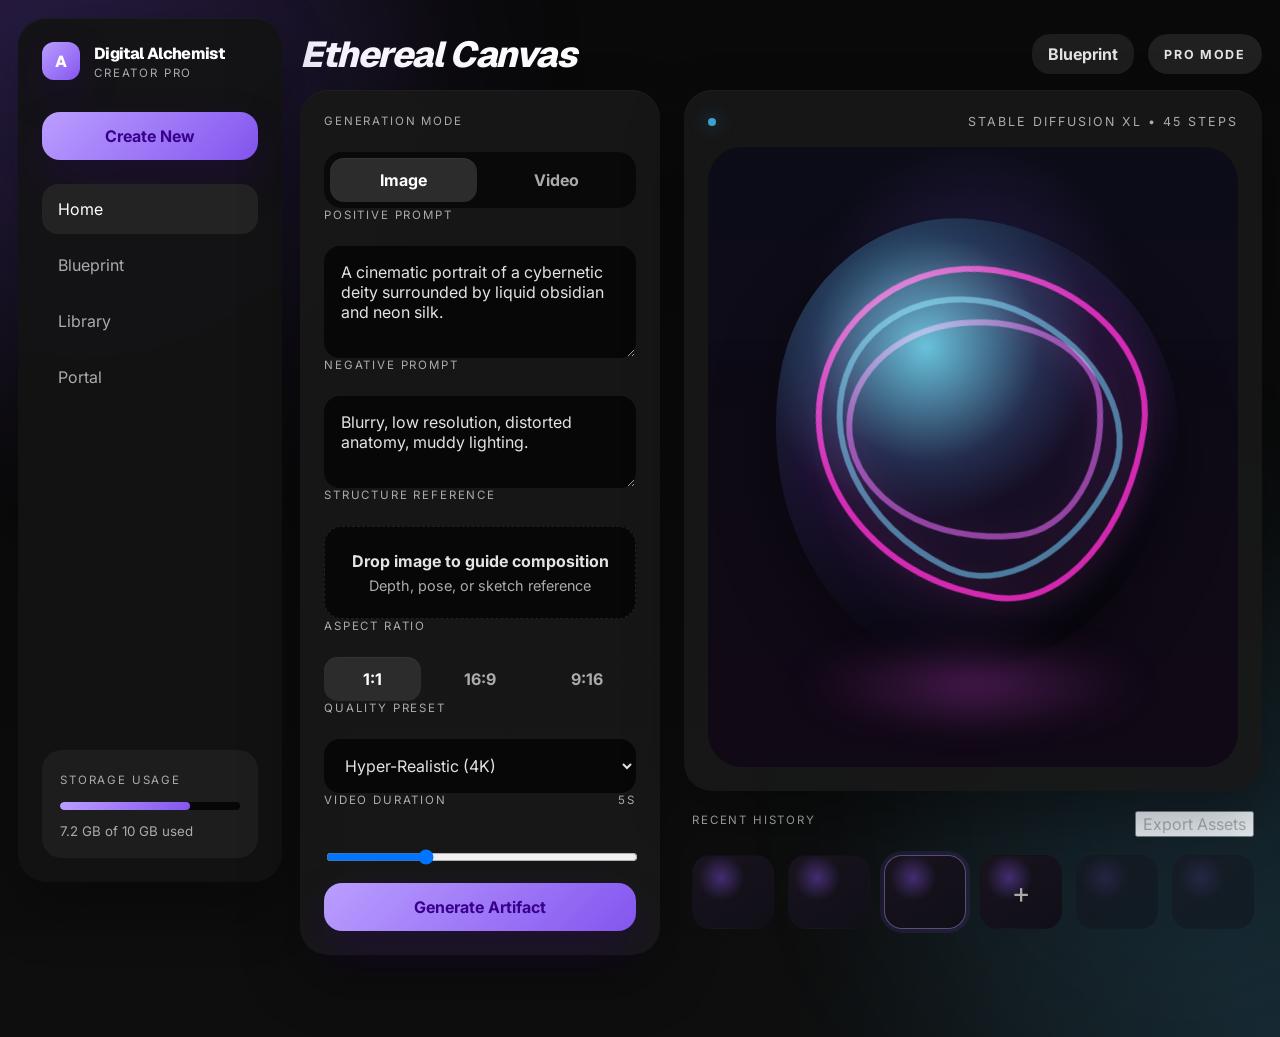
==== studio.html @ e768c43a "Initial Alchemies.PRO static site" ====
<!DOCTYPE html>
<html lang="en">
  <head>
    <meta charset="UTF-8" />
    <meta name="viewport" content="width=device-width, initial-scale=1.0" />
    <title>Alchemies.PRO | Studio</title>
    <meta
      name="description"
      content="Interactive studio demo for Alchemies.PRO, including generation controls, history, and export modal states."
    />
    <link rel="preconnect" href="https://fonts.googleapis.com" />
    <link rel="preconnect" href="https://fonts.gstatic.com" crossorigin />
    <link
      href="https://fonts.googleapis.com/css2?family=Geist:wght@400;500;600;700;800&family=Inter:wght@400;500;600;700;800&display=swap"
      rel="stylesheet"
    />
    <link rel="stylesheet" href="assets/styles.css" />
  </head>
  <body class="page-shell page-studio">
    <div class="ambient ambient-violet"></div>
    <div class="ambient ambient-cyan"></div>
    <div class="noise"></div>

    <aside class="sidebar panel">
      <a class="brand" href="index.html">
        <span class="brand-mark">A</span>
        <span class="brand-copy">
          <strong>Digital Alchemist</strong>
          <small>Creator Pro</small>
        </span>
      </a>

      <a class="button button-primary button-block sidebar-create" href="studio.html">Create New</a>

      <nav class="sidebar-nav">
        <a class="is-active" href="studio.html">Home</a>
        <a href="blueprint.html">Blueprint</a>
        <a href="Multimodal_AI_Blueprint.pdf">Library</a>
        <a href="index.html">Portal</a>
      </nav>

      <div class="storage-card">
        <span class="eyebrow">Storage Usage</span>
        <div class="storage-bar"><span></span></div>
        <small>7.2 GB of 10 GB used</small>
      </div>
    </aside>

    <div class="studio-shell">
      <header class="studio-topbar">
        <div>
          <span class="wordmark">Ethereal Canvas</span>
        </div>
        <div class="studio-top-actions">
          <a class="button button-secondary button-compact" href="blueprint.html">Blueprint</a>
          <span class="status-pill">Pro Mode</span>
        </div>
      </header>

      <main class="studio-main">
        <section class="control-panel panel">
          <div class="field-group">
            <label class="field-label">Generation Mode</label>
            <div class="segmented-control" data-segmented>
              <button class="is-active" data-value="image" type="button">Image</button>
              <button data-value="video" type="button">Video</button>
            </div>
          </div>

          <div class="field-group">
            <label class="field-label" for="positivePrompt">Positive Prompt</label>
            <textarea
              id="positivePrompt"
              rows="4"
            >A cinematic portrait of a cybernetic deity surrounded by liquid obsidian and neon silk.</textarea>
          </div>

          <div class="field-group">
            <label class="field-label" for="negativePrompt">Negative Prompt</label>
            <textarea id="negativePrompt" rows="3">Blurry, low resolution, distorted anatomy, muddy lighting.</textarea>
          </div>

          <div class="field-group">
            <label class="field-label">Structure Reference</label>
            <label class="upload-card" for="structureRef">
              <input id="structureRef" type="file" hidden />
              <strong data-upload-label>Drop image to guide composition</strong>
              <span>Depth, pose, or sketch reference</span>
            </label>
          </div>

          <div class="field-group">
            <label class="field-label">Aspect Ratio</label>
            <div class="ratio-grid" data-ratios>
              <button class="is-active" data-ratio="1:1" type="button">1:1</button>
              <button data-ratio="16:9" type="button">16:9</button>
              <button data-ratio="9:16" type="button">9:16</button>
            </div>
          </div>

          <div class="field-group">
            <label class="field-label" for="qualityPreset">Quality Preset</label>
            <select id="qualityPreset">
              <option>Hyper-Realistic (4K)</option>
              <option>Studio Cinematic</option>
              <option>Fast Preview</option>
            </select>
          </div>

          <div class="field-group">
            <label class="field-label" for="durationRange">
              Video Duration
              <span data-duration-readout>5s</span>
            </label>
            <input id="durationRange" type="range" min="3" max="10" value="5" />
          </div>

          <button class="button button-primary button-block studio-generate" data-generate type="button">
            Generate Artifact
          </button>
        </section>

        <section class="preview-stage">
          <article class="preview-card panel">
            <div class="preview-head">
              <span class="status-dot"></span>
              <span data-model-readout>Stable Diffusion XL • 45 Steps</span>
            </div>

            <div class="artifact-shell artifact-square" data-artifact-shell>
              <div class="artifact-core">
                <div class="artifact-ribbon ribbon-a"></div>
                <div class="artifact-ribbon ribbon-b"></div>
                <div class="artifact-ribbon ribbon-c"></div>
              </div>
            </div>
          </article>

          <section class="history-panel">
            <div class="history-head">
              <span class="field-label">Recent History</span>
              <button class="link-button" data-show-progress type="button">Export Assets</button>
            </div>

            <div class="history-strip" data-history-strip>
              <button class="history-thumb"></button>
              <button class="history-thumb"></button>
              <button class="history-thumb is-active"></button>
              <button class="history-thumb history-add">+</button>
              <button class="history-thumb is-muted"></button>
              <button class="history-thumb is-muted"></button>
            </div>
          </section>
        </section>
      </main>
    </div>

    <div class="modal-backdrop" data-modal-backdrop hidden></div>

    <section class="modal glass-panel" data-modal="progress" hidden>
      <header class="modal-head">
        <div>
          <h2>Downloading Assets</h2>
          <p>Syncing high-fidelity neural renders to local storage.</p>
        </div>
        <strong data-progress-value>65%</strong>
      </header>

      <div class="modal-progress">
        <span data-progress-bar></span>
      </div>

      <div class="download-list">
        <article class="download-item is-complete">
          <div>
            <strong>Ethereal_Abstract_01.png</strong>
            <span>Completed • 4.2 MB</span>
          </div>
          <em>Done</em>
        </article>
        <article class="download-item is-active">
          <div>
            <strong>Cyber_Portrait_02.mp4</strong>
            <span>Rendering export bundle</span>
          </div>
          <em>45%</em>
        </article>
        <article class="download-item">
          <div>
            <strong>Metadata_Manifest.json</strong>
            <span>Waiting in queue</span>
          </div>
          <em>Queued</em>
        </article>
      </div>

      <div class="modal-actions">
        <button class="button button-secondary button-block" data-close-modals type="button">Cancel</button>
      </div>
    </section>

    <section class="modal glass-panel modal-success" data-modal="success" hidden>
      <div class="success-icon">✓</div>
      <h2>Success</h2>
      <p>Your assets have been successfully exported.</p>

      <div class="download-list">
        <article class="download-item is-complete">
          <div>
            <strong>Ethereal_Abstract_01.zip</strong>
            <span>Bundle ready</span>
          </div>
          <em>Ready</em>
        </article>
        <article class="download-item is-complete">
          <div>
            <strong>Project_Assets_Bundle.zip</strong>
            <span>Bundle ready</span>
          </div>
          <em>Ready</em>
        </article>
      </div>

      <div class="modal-actions modal-actions-split">
        <button class="button button-secondary" data-close-modals type="button">Close</button>
        <a class="button button-primary" href="Multimodal_AI_Blueprint.pdf">Open Folder</a>
      </div>

      <small>Transaction ID: ETH-9842-SUCCESS</small>
    </section>

    <script src="assets/app.js"></script>
  </body>
</html>
---- assets/styles.css ----
:root {
  --surface: #0e0e0e;
  --surface-dim: #131313;
  --surface-low: #1a1919;
  --surface-high: #201f1f;
  --surface-highest: #262626;
  --surface-bright: #2c2c2c;
  --surface-variant: rgba(38, 38, 38, 0.62);
  --text: #ffffff;
  --text-soft: #e5e2e1;
  --text-dim: #adaaaa;
  --line: rgba(119, 117, 117, 0.16);
  --primary: #ba9eff;
  --primary-dim: #8455ef;
  --primary-ink: #39008c;
  --tertiary: #47c4ff;
  --shadow: rgba(57, 0, 140, 0.16);
  --shadow-deep: rgba(0, 0, 0, 0.45);
  --radius-sm: 14px;
  --radius-md: 20px;
  --radius-lg: 28px;
  --radius-pill: 999px;
  --container: 1240px;
  --transition: 220ms ease;
}

* {
  box-sizing: border-box;
}

html {
  scroll-behavior: smooth;
}

body {
  margin: 0;
  min-height: 100vh;
  font-family: "Inter", sans-serif;
  color: var(--text);
  background:
    radial-gradient(circle at top left, rgba(132, 85, 239, 0.16), transparent 28%),
    radial-gradient(circle at bottom right, rgba(71, 196, 255, 0.12), transparent 30%),
    linear-gradient(180deg, #090909 0%, #0e0e0e 100%);
}

img {
  display: block;
  max-width: 100%;
}

a {
  color: inherit;
  text-decoration: none;
}

button,
input,
select,
textarea {
  font: inherit;
}

button {
  cursor: pointer;
}

textarea,
input,
select {
  width: 100%;
  border: 1px solid transparent;
  border-radius: 16px;
  background: #070707;
  color: var(--text-soft);
  padding: 15px 16px;
  transition: border-color var(--transition), box-shadow var(--transition), background var(--transition);
}

textarea:focus,
input:focus,
select:focus {
  outline: none;
  border-color: rgba(186, 158, 255, 0.35);
  box-shadow: 0 0 0 4px rgba(132, 85, 239, 0.12);
}

.page-shell {
  position: relative;
  overflow-x: hidden;
}

.noise {
  position: fixed;
  inset: 0;
  background-image:
    linear-gradient(rgba(255, 255, 255, 0.015) 1px, transparent 1px),
    linear-gradient(90deg, rgba(255, 255, 255, 0.015) 1px, transparent 1px);
  background-size: 140px 140px;
  opacity: 0.12;
  pointer-events: none;
}

.ambient {
  position: fixed;
  width: 36rem;
  height: 36rem;
  border-radius: 50%;
  filter: blur(110px);
  opacity: 0.3;
  pointer-events: none;
}

.ambient-violet {
  top: -12rem;
  left: -10rem;
  background: rgba(132, 85, 239, 0.36);
}

.ambient-cyan {
  right: -12rem;
  bottom: -12rem;
  background: rgba(71, 196, 255, 0.2);
}

.topbar,
.site-footer,
.hero,
.section-grid,
.blueprint-strip,
.blueprint-main {
  width: min(calc(100% - 40px), var(--container));
  margin-inline: auto;
}

.topbar {
  position: sticky;
  top: 0;
  z-index: 10;
  display: flex;
  align-items: center;
  justify-content: space-between;
  gap: 24px;
  padding: 24px 0 12px;
  backdrop-filter: blur(16px);
}

.brand {
  display: inline-flex;
  align-items: center;
  gap: 14px;
}

.brand-mark {
  display: grid;
  place-items: center;
  width: 38px;
  height: 38px;
  border-radius: 12px;
  color: white;
  font-family: "Geist", sans-serif;
  font-weight: 800;
  background: linear-gradient(135deg, var(--primary), var(--primary-dim));
  box-shadow: 0 16px 40px rgba(57, 0, 140, 0.24);
}

.brand-copy {
  display: flex;
  flex-direction: column;
  gap: 2px;
}

.brand-copy strong,
.wordmark {
  font-family: "Geist", sans-serif;
  font-weight: 800;
  letter-spacing: -0.04em;
}

.brand-copy small {
  color: var(--text-dim);
  font-size: 0.72rem;
  letter-spacing: 0.16em;
  text-transform: uppercase;
}

.topnav {
  display: flex;
  align-items: center;
  gap: 18px;
}

.topnav a,
.site-footer a,
.link-button {
  color: var(--text-dim);
  transition: color var(--transition);
}

.topnav a:hover,
.site-footer a:hover,
.link-button:hover {
  color: var(--text);
}

main {
  padding-bottom: 64px;
}

.hero {
  display: grid;
  gap: 28px;
  padding: 52px 0 36px;
}

.hero-grid {
  grid-template-columns: minmax(0, 1.15fr) minmax(360px, 460px);
  align-items: center;
}

.hero-copy h1,
.blueprint-hero h1 {
  max-width: 12ch;
  margin: 0 0 18px;
  font-family: "Geist", sans-serif;
  font-size: clamp(3rem, 6vw, 5.8rem);
  line-height: 0.94;
  letter-spacing: -0.05em;
}

.lead,
.feature-panel p,
.blueprint-copy p,
.blueprint-card p {
  max-width: 60ch;
  color: var(--text-soft);
  font-size: 1.02rem;
  line-height: 1.7;
}

.eyebrow,
.field-label,
.ghost-label {
  display: inline-flex;
  align-items: center;
  gap: 8px;
  color: var(--text-dim);
  font-size: 0.72rem;
  letter-spacing: 0.16em;
  text-transform: uppercase;
}

.hero-actions,
.blueprint-actions,
.modal-actions,
.modal-actions-split {
  display: flex;
  flex-wrap: wrap;
  gap: 14px;
}

.button {
  display: inline-flex;
  align-items: center;
  justify-content: center;
  gap: 10px;
  min-height: 48px;
  padding: 0 22px;
  border: none;
  border-radius: 18px;
  font-weight: 700;
  transition:
    transform var(--transition),
    box-shadow var(--transition),
    background var(--transition),
    color var(--transition);
}

.button:hover {
  transform: translateY(-1px);
}

.button-primary {
  color: var(--primary-ink);
  background: linear-gradient(135deg, var(--primary), var(--primary-dim));
  box-shadow: 0 20px 44px rgba(57, 0, 140, 0.24);
}

.button-secondary,
.button-ghost {
  color: var(--text-soft);
  background: rgba(38, 38, 38, 0.7);
}

.button-ghost {
  width: 100%;
  min-height: 46px;
  border: 1px solid rgba(119, 117, 117, 0.16);
}

.button-block {
  width: 100%;
}

.button-compact {
  min-height: 40px;
  padding-inline: 16px;
}

.panel {
  position: relative;
  background: rgba(24, 24, 24, 0.92);
  border-radius: var(--radius-lg);
  box-shadow:
    0 24px 60px rgba(0, 0, 0, 0.32),
    inset 0 1px 0 rgba(255, 255, 255, 0.03);
}

.glass-panel {
  background: rgba(38, 38, 38, 0.58);
  backdrop-filter: blur(28px);
}

.panel-glow {
  position: absolute;
  inset: auto 12% 82% auto;
  width: 160px;
  height: 160px;
  background: rgba(186, 158, 255, 0.22);
  border-radius: 50%;
  filter: blur(70px);
  pointer-events: none;
}

.auth-shell {
  padding: 34px;
  overflow: hidden;
}

.auth-brand {
  margin-bottom: 26px;
  text-align: center;
}

.auth-brand h2 {
  margin: 0 0 8px;
  font-family: "Geist", sans-serif;
  font-size: clamp(2rem, 4vw, 3.2rem);
  letter-spacing: -0.04em;
}

.auth-brand p,
.auth-legal {
  margin: 0;
  color: var(--text-dim);
}

.auth-tabs {
  display: inline-grid;
  grid-template-columns: repeat(2, minmax(0, 1fr));
  width: fit-content;
  gap: 6px;
  padding: 6px;
  margin: 0 auto 22px;
  border-radius: var(--radius-pill);
  background: #050505;
}

.auth-tab,
.segmented-control button,
.ratio-grid button {
  border: none;
  background: transparent;
  color: var(--text-dim);
  border-radius: 14px;
  transition: background var(--transition), color var(--transition), box-shadow var(--transition);
}

.auth-tab {
  min-width: 108px;
  min-height: 42px;
  padding: 0 18px;
  font-weight: 700;
}

.auth-tab.is-active,
.segmented-control button.is-active,
.ratio-grid button.is-active {
  color: var(--text);
  background: var(--surface-bright);
  box-shadow: inset 0 1px 0 rgba(255, 255, 255, 0.04);
}

.auth-form,
.field-group,
.download-list {
  display: grid;
  gap: 16px;
}

.auth-form label span,
.field-label {
  display: flex;
  justify-content: space-between;
  margin-bottom: 8px;
}

.auth-meta {
  display: flex;
  align-items: center;
  justify-content: space-between;
  gap: 16px;
}

.auth-meta a {
  color: var(--primary);
}

.divider {
  position: relative;
  margin: 22px 0;
  text-align: center;
}

.divider::before {
  content: "";
  position: absolute;
  inset: 50% 0 auto;
  height: 1px;
  background: var(--line);
}

.divider span {
  position: relative;
  padding: 0 14px;
  background: rgba(38, 38, 38, 0.92);
  color: var(--text-dim);
  font-size: 0.72rem;
  letter-spacing: 0.12em;
  text-transform: uppercase;
}

.social-grid {
  display: grid;
  grid-template-columns: repeat(2, minmax(0, 1fr));
  gap: 12px;
}

.hero-stats,
.section-grid,
.card-grid {
  display: grid;
  gap: 18px;
}

.hero-stats {
  margin-top: 28px;
  grid-template-columns: repeat(3, minmax(0, 1fr));
}

.metric-card,
.feature-panel,
.blueprint-card {
  padding: 22px;
  border: 1px solid transparent;
  background:
    linear-gradient(180deg, rgba(38, 38, 38, 0.94) 0%, rgba(26, 25, 25, 0.92) 100%);
}

.metric-card strong,
.feature-panel h3,
.blueprint-card h3,
.blueprint-strip h3,
.blueprint-links h3 {
  display: block;
  margin-bottom: 10px;
  font-family: "Geist", sans-serif;
  font-size: 1.22rem;
  letter-spacing: -0.03em;
}

.metric-card span {
  color: var(--text-dim);
  line-height: 1.6;
}

.section-grid {
  grid-template-columns: repeat(2, minmax(0, 1fr));
  padding: 10px 0 28px;
}

.blueprint-strip,
.blueprint-links,
.blueprint-hero {
  display: grid;
  gap: 24px;
  padding: 28px;
}

.blueprint-strip,
.blueprint-hero {
  grid-template-columns: minmax(0, 1fr) minmax(0, 0.92fr);
  align-items: center;
}

.diagram-frame {
  display: block;
  border-radius: 24px;
  overflow: hidden;
  background: rgba(10, 10, 10, 0.96);
  box-shadow: 0 30px 80px rgba(0, 0, 0, 0.28);
}

.diagram-frame img {
  width: 100%;
  height: 100%;
  object-fit: cover;
}

.site-footer {
  display: flex;
  justify-content: space-between;
  gap: 20px;
  padding: 10px 0 40px;
  color: var(--text-dim);
  font-size: 0.92rem;
}

.site-footer div {
  display: flex;
  flex-wrap: wrap;
  gap: 16px;
}

.sidebar {
  position: fixed;
  inset: 18px auto 18px 18px;
  width: 264px;
  padding: 24px;
  display: flex;
  flex-direction: column;
  gap: 24px;
  background: rgba(19, 19, 19, 0.9);
  backdrop-filter: blur(18px);
}

.sidebar-create {
  margin-top: 8px;
}

.sidebar-nav {
  display: grid;
  gap: 6px;
}

.sidebar-nav a {
  padding: 15px 16px;
  color: var(--text-dim);
  border-radius: 16px;
  transition: background var(--transition), color var(--transition), transform var(--transition);
}

.sidebar-nav a.is-active,
.sidebar-nav a:hover {
  color: var(--text);
  background: rgba(38, 38, 38, 0.88);
}

.storage-card {
  margin-top: auto;
  padding: 18px;
  border-radius: 20px;
  background: rgba(38, 38, 38, 0.62);
}

.storage-bar {
  height: 8px;
  margin: 14px 0 10px;
  border-radius: 999px;
  background: #060606;
  overflow: hidden;
}

.storage-bar span,
.modal-progress span {
  display: block;
  height: 100%;
  border-radius: inherit;
  background: linear-gradient(135deg, var(--primary), var(--primary-dim));
}

.storage-bar span {
  width: 72%;
}

.storage-card small,
.download-item span,
.modal small {
  color: var(--text-dim);
}

.studio-shell {
  padding: 18px 18px 18px 300px;
}

.studio-topbar {
  display: flex;
  align-items: center;
  justify-content: space-between;
  gap: 20px;
  min-height: 72px;
}

.wordmark {
  font-size: clamp(1.7rem, 4vw, 2.25rem);
  font-style: italic;
}

.studio-top-actions {
  display: flex;
  align-items: center;
  gap: 14px;
}

.status-pill {
  display: inline-flex;
  align-items: center;
  gap: 8px;
  min-height: 40px;
  padding: 0 16px;
  border-radius: var(--radius-pill);
  color: var(--text-soft);
  background: rgba(38, 38, 38, 0.8);
  font-size: 0.78rem;
  font-weight: 700;
  letter-spacing: 0.14em;
  text-transform: uppercase;
}

.studio-main {
  display: grid;
  grid-template-columns: 360px minmax(0, 1fr);
  gap: 24px;
  align-items: start;
}

.control-panel {
  padding: 24px;
}

.segmented-control {
  display: grid;
  grid-template-columns: repeat(2, minmax(0, 1fr));
  gap: 6px;
  padding: 6px;
  border-radius: 18px;
  background: #090909;
}

.segmented-control button,
.ratio-grid button {
  min-height: 44px;
  padding: 0 14px;
  font-weight: 700;
}

.upload-card {
  display: grid;
  gap: 6px;
  justify-items: center;
  padding: 24px 18px;
  border-radius: 18px;
  background: #070707;
  border: 1px dashed rgba(119, 117, 117, 0.24);
  text-align: center;
}

.upload-card strong {
  color: var(--text-soft);
}

.upload-card span {
  color: var(--text-dim);
  font-size: 0.9rem;
}

.ratio-grid {
  display: grid;
  grid-template-columns: repeat(3, minmax(0, 1fr));
  gap: 10px;
}

.preview-stage {
  display: grid;
  gap: 20px;
}

.preview-card {
  padding: 24px;
}

.preview-head,
.history-head,
.modal-head {
  display: flex;
  align-items: center;
  justify-content: space-between;
  gap: 16px;
}

.preview-head {
  margin-bottom: 18px;
  color: var(--text-dim);
  font-size: 0.78rem;
  letter-spacing: 0.16em;
  text-transform: uppercase;
}

.status-dot {
  width: 8px;
  height: 8px;
  border-radius: 50%;
  background: rgba(71, 196, 255, 0.8);
  box-shadow: 0 0 18px rgba(71, 196, 255, 0.5);
}

.artifact-shell {
  position: relative;
  min-height: 620px;
  border-radius: 34px;
  overflow: hidden;
  background:
    radial-gradient(circle at 50% 25%, rgba(132, 85, 239, 0.24), transparent 30%),
    linear-gradient(180deg, rgba(11, 12, 24, 0.95) 0%, rgba(18, 9, 22, 0.98) 100%);
}

.artifact-square::after {
  content: "";
  position: absolute;
  inset: auto 18% 9% 18%;
  height: 52px;
  border-radius: 50%;
  background: radial-gradient(circle, rgba(201, 65, 214, 0.34), rgba(0, 0, 0, 0));
  filter: blur(20px);
}

.artifact-core {
  position: absolute;
  inset: 12% 12% 16% 12%;
  border-radius: 44% 56% 48% 52% / 42% 46% 54% 58%;
  background:
    radial-gradient(circle at 35% 30%, rgba(120, 231, 255, 0.82), rgba(69, 131, 180, 0.25) 28%, transparent 42%),
    linear-gradient(145deg, #15263b 0%, #1b1130 42%, #09080d 100%);
  box-shadow:
    inset -12px -24px 40px rgba(0, 0, 0, 0.55),
    inset 10px 10px 36px rgba(126, 196, 240, 0.08),
    0 24px 60px rgba(0, 0, 0, 0.34);
  transform: rotate(8deg);
}

.artifact-ribbon {
  position: absolute;
  inset: 12%;
  border: 6px solid rgba(255, 255, 255, 0.03);
  border-radius: 48% 52% 38% 62% / 46% 42% 58% 54%;
  mix-blend-mode: screen;
  filter: drop-shadow(0 0 14px rgba(255, 68, 214, 0.34));
}

.ribbon-a {
  inset: 10% 8% 16% 10%;
  border-color: rgba(255, 38, 204, 0.8);
}

.ribbon-b {
  inset: 18% 14% 22% 14%;
  border-color: rgba(105, 211, 255, 0.55);
  transform: rotate(18deg);
}

.ribbon-c {
  inset: 22% 18% 28% 18%;
  border-color: rgba(238, 103, 255, 0.56);
  transform: rotate(-14deg);
}

.history-panel {
  padding: 0 8px;
}

.history-strip {
  display: grid;
  grid-template-columns: repeat(6, minmax(0, 1fr));
  gap: 14px;
  margin-top: 18px;
}

.history-thumb {
  position: relative;
  min-height: 74px;
  border: 1px solid transparent;
  border-radius: 18px;
  background:
    radial-gradient(circle at 35% 30%, rgba(132, 85, 239, 0.4), transparent 32%),
    linear-gradient(145deg, #19131d 0%, #100f17 100%);
}

.history-thumb.is-active {
  border-color: rgba(186, 158, 255, 0.42);
  box-shadow: 0 0 0 4px rgba(132, 85, 239, 0.12);
}

.history-thumb.is-muted {
  opacity: 0.38;
}

.history-add {
  color: var(--text-dim);
  font-size: 1.8rem;
}

.modal-backdrop {
  position: fixed;
  inset: 0;
  z-index: 30;
  background: rgba(0, 0, 0, 0.52);
  backdrop-filter: blur(8px);
}

.modal {
  position: fixed;
  top: 50%;
  left: 50%;
  z-index: 40;
  width: min(calc(100% - 32px), 680px);
  padding: 28px;
  border-radius: 32px;
  transform: translate(-50%, -50%);
  box-shadow: 0 38px 100px rgba(0, 0, 0, 0.45);
}

.modal-head h2,
.modal-success h2 {
  margin: 0 0 8px;
  font-family: "Geist", sans-serif;
  font-size: clamp(2rem, 5vw, 2.6rem);
  letter-spacing: -0.04em;
}

.modal-head p,
.modal-success p {
  margin: 0;
  color: var(--text-dim);
}

.modal-head strong {
  color: var(--primary);
  font-family: "Geist", sans-serif;
  font-size: clamp(2rem, 5vw, 3rem);
}

.modal-progress {
  height: 12px;
  margin: 28px 0 24px;
  background: #080808;
  border-radius: 999px;
  overflow: hidden;
}

.download-item {
  display: flex;
  align-items: center;
  justify-content: space-between;
  gap: 16px;
  padding: 16px 18px;
  border-radius: 20px;
  background: rgba(19, 19, 19, 0.78);
}

.download-item strong {
  display: block;
  margin-bottom: 6px;
}

.download-item em {
  font-style: normal;
  color: var(--text-dim);
}

.download-item.is-complete em {
  color: var(--tertiary);
}

.download-item.is-active {
  background: rgba(44, 44, 44, 0.92);
}

.modal-actions {
  margin-top: 24px;
}

.modal-success {
  width: min(calc(100% - 32px), 560px);
  text-align: center;
}

.modal-success .download-list,
.modal-success .modal-actions {
  margin-top: 24px;
}

.modal-actions-split {
  justify-content: center;
}

.success-icon {
  display: grid;
  place-items: center;
  width: 82px;
  height: 82px;
  margin: 0 auto 18px;
  border-radius: 28px;
  color: var(--primary-ink);
  font-family: "Geist", sans-serif;
  font-size: 2.4rem;
  font-weight: 800;
  background: linear-gradient(135deg, var(--primary), var(--primary-dim));
  box-shadow: 0 0 48px rgba(186, 158, 255, 0.26);
}

.blueprint-main {
  display: grid;
  gap: 22px;
  padding: 44px 0 64px;
}

.card-grid {
  grid-template-columns: repeat(2, minmax(0, 1fr));
}

.blueprint-links {
  grid-template-columns: auto 1fr;
  align-items: center;
}

.blueprint-actions {
  justify-content: flex-end;
}

[hidden] {
  display: none !important;
}

@media (max-width: 1080px) {
  .hero-grid,
  .blueprint-strip,
  .blueprint-hero,
  .section-grid,
  .card-grid,
  .blueprint-links,
  .studio-main {
    grid-template-columns: 1fr;
  }

  .hero-copy h1,
  .blueprint-hero h1 {
    max-width: 16ch;
  }

  .hero-stats {
    grid-template-columns: 1fr;
  }

  .sidebar {
    position: static;
    width: auto;
    margin: 18px;
  }

  .studio-shell {
    padding: 0 18px 18px;
  }

  .artifact-shell {
    min-height: 500px;
  }

  .history-strip {
    grid-template-columns: repeat(3, minmax(0, 1fr));
  }
}

@media (max-width: 720px) {
  .topbar,
  .site-footer,
  .hero,
  .section-grid,
  .blueprint-strip,
  .blueprint-main {
    width: min(calc(100% - 28px), var(--container));
  }

  .topbar,
  .site-footer,
  .hero-actions,
  .blueprint-actions,
  .modal-actions-split,
  .auth-meta {
    flex-direction: column;
    align-items: stretch;
  }

  .topnav,
  .site-footer div {
    justify-content: center;
    flex-wrap: wrap;
  }

  .auth-shell,
  .preview-card,
  .control-panel,
  .blueprint-strip,
  .blueprint-hero,
  .blueprint-links,
  .modal {
    padding: 22px;
  }

  .social-grid {
    grid-template-columns: 1fr;
  }

  .artifact-shell {
    min-height: 380px;
  }

  .history-strip {
    gap: 10px;
  }

  .history-thumb {
    min-height: 58px;
  }
}
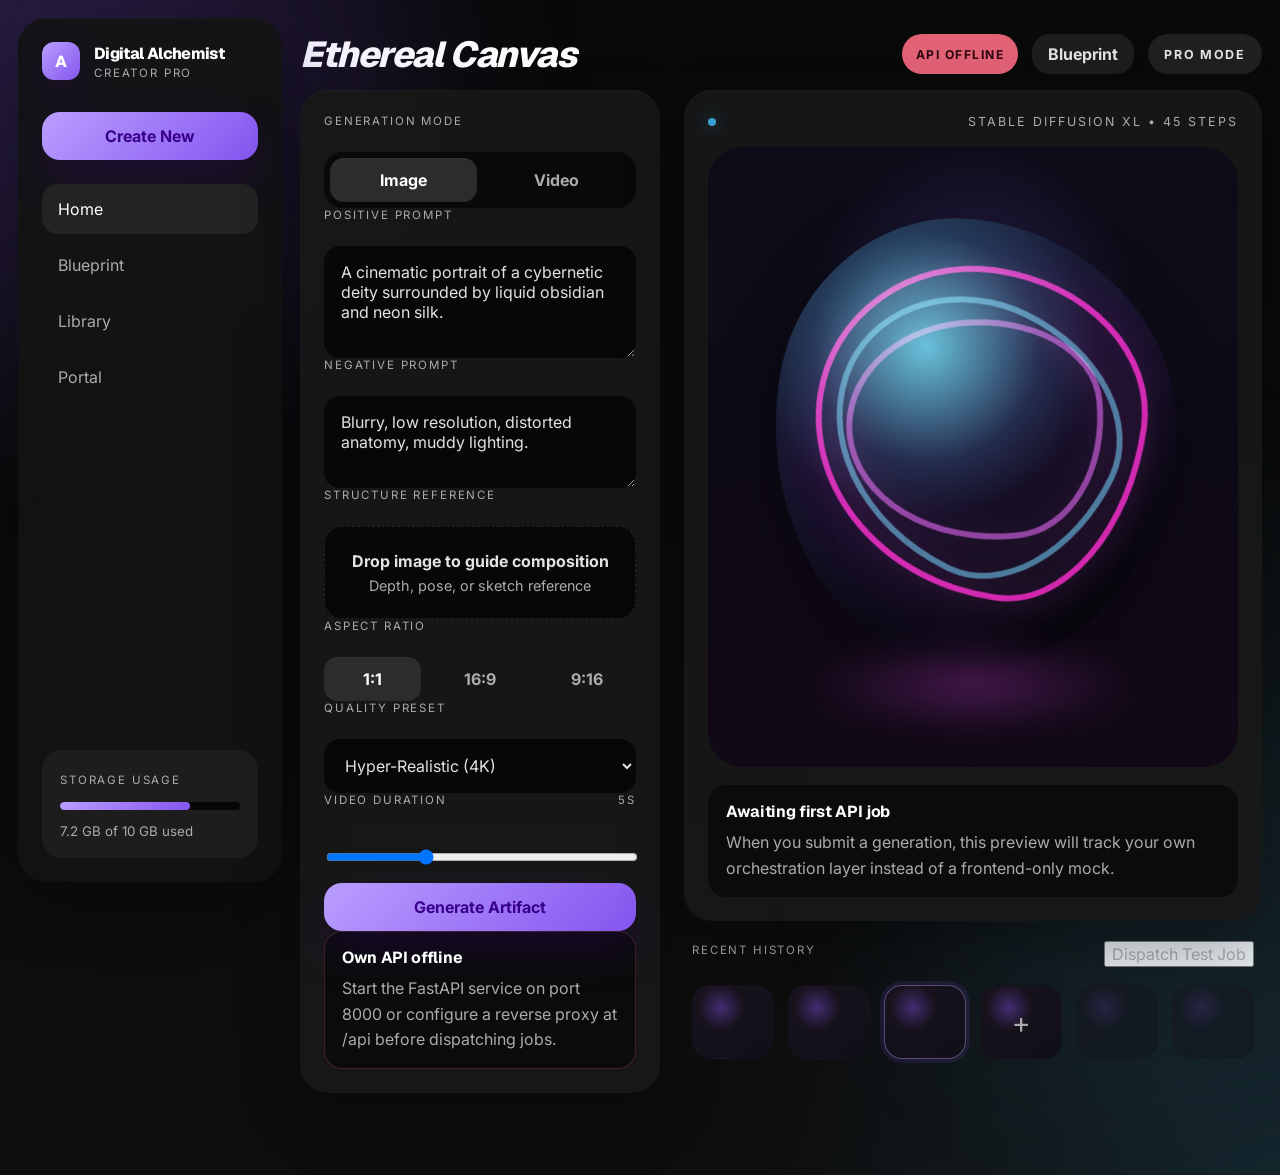
==== commit b56feace: "Connect studio to own API scaffold" ====
--- a/studio.html
+++ b/studio.html
@@ -8,6 +8,7 @@
       name="description"
       content="Interactive studio demo for Alchemies.PRO, including generation controls, history, and export modal states."
     />
+    <meta name="alchemies-api-base-url" content="/api" />
     <link rel="preconnect" href="https://fonts.googleapis.com" />
     <link rel="preconnect" href="https://fonts.gstatic.com" crossorigin />
     <link
@@ -52,6 +53,7 @@
           <span class="wordmark">Ethereal Canvas</span>
         </div>
         <div class="studio-top-actions">
+          <span class="api-badge api-badge-pending" data-api-status>API status: checking</span>
           <a class="button button-secondary button-compact" href="blueprint.html">Blueprint</a>
           <span class="status-pill">Pro Mode</span>
         </div>
@@ -116,8 +118,13 @@
           </div>
 
           <button class="button button-primary button-block studio-generate" data-generate type="button">
-            Generate Artifact
+            <span data-generate-label>Generate Artifact</span>
           </button>
+
+          <section class="job-status-card" data-job-feedback>
+            <strong>Own API not connected yet</strong>
+            <span>Start the backend service and this studio will create and monitor generation jobs through it.</span>
+          </section>
         </section>
 
         <section class="preview-stage">
@@ -134,12 +141,17 @@
                 <div class="artifact-ribbon ribbon-c"></div>
               </div>
             </div>
+
+            <div class="preview-caption">
+              <strong data-preview-title>Awaiting first API job</strong>
+              <p data-preview-message>When you submit a generation, this preview will track your own orchestration layer instead of a frontend-only mock.</p>
+            </div>
           </article>
 
           <section class="history-panel">
             <div class="history-head">
               <span class="field-label">Recent History</span>
-              <button class="link-button" data-show-progress type="button">Export Assets</button>
+              <button class="link-button" data-show-progress type="button">Dispatch Test Job</button>
             </div>
 
             <div class="history-strip" data-history-strip>
@@ -160,8 +172,8 @@
     <section class="modal glass-panel" data-modal="progress" hidden>
       <header class="modal-head">
         <div>
-          <h2>Downloading Assets</h2>
-          <p>Syncing high-fidelity neural renders to local storage.</p>
+          <h2 data-progress-title>Dispatching Job</h2>
+          <p data-progress-subtitle>Sending the generation request to your own API.</p>
         </div>
         <strong data-progress-value>65%</strong>
       </header>
@@ -173,24 +185,24 @@
       <div class="download-list">
         <article class="download-item is-complete">
           <div>
-            <strong>Ethereal_Abstract_01.png</strong>
-            <span>Completed • 4.2 MB</span>
-          </div>
-          <em>Done</em>
+            <strong data-progress-primary-name>Job created</strong>
+            <span data-progress-primary-detail>Waiting for worker dispatch</span>
+          </div>
+          <em data-progress-primary-state>Queued</em>
         </article>
         <article class="download-item is-active">
           <div>
-            <strong>Cyber_Portrait_02.mp4</strong>
-            <span>Rendering export bundle</span>
-          </div>
-          <em>45%</em>
+            <strong data-progress-secondary-name>Generation mode</strong>
+            <span data-progress-secondary-detail>Image</span>
+          </div>
+          <em data-progress-secondary-state>Pending</em>
         </article>
         <article class="download-item">
           <div>
-            <strong>Metadata_Manifest.json</strong>
-            <span>Waiting in queue</span>
-          </div>
-          <em>Queued</em>
+            <strong data-progress-tertiary-name>Request profile</strong>
+            <span data-progress-tertiary-detail>Prompt package prepared</span>
+          </div>
+          <em data-progress-tertiary-state>Ready</em>
         </article>
       </div>
 
@@ -202,31 +214,31 @@
     <section class="modal glass-panel modal-success" data-modal="success" hidden>
       <div class="success-icon">✓</div>
       <h2>Success</h2>
-      <p>Your assets have been successfully exported.</p>
+      <p data-success-message>Your own API accepted the job and produced generation artifacts.</p>
 
       <div class="download-list">
         <article class="download-item is-complete">
           <div>
-            <strong>Ethereal_Abstract_01.zip</strong>
-            <span>Bundle ready</span>
-          </div>
-          <em>Ready</em>
+            <strong data-success-primary-name>generation.png</strong>
+            <span data-success-primary-detail>Primary artifact record created</span>
+          </div>
+          <em data-success-primary-state>Mock</em>
         </article>
         <article class="download-item is-complete">
           <div>
-            <strong>Project_Assets_Bundle.zip</strong>
-            <span>Bundle ready</span>
-          </div>
-          <em>Ready</em>
+            <strong data-success-secondary-name>generation.json</strong>
+            <span data-success-secondary-detail>Metadata artifact record created</span>
+          </div>
+          <em data-success-secondary-state>Mock</em>
         </article>
       </div>
 
       <div class="modal-actions modal-actions-split">
         <button class="button button-secondary" data-close-modals type="button">Close</button>
-        <a class="button button-primary" href="Multimodal_AI_Blueprint.pdf">Open Folder</a>
-      </div>
-
-      <small>Transaction ID: ETH-9842-SUCCESS</small>
+        <a class="button button-primary" data-open-generation href="#" target="_blank" rel="noreferrer">Open Generation</a>
+      </div>
+
+      <small data-success-transaction>Generation ID pending</small>
     </section>
 
     <script src="assets/app.js"></script>
--- a/assets/styles.css
+++ b/assets/styles.css
@@ -279,6 +279,12 @@
   transform: translateY(-1px);
 }
 
+.button:disabled {
+  cursor: wait;
+  opacity: 0.72;
+  transform: none;
+}
+
 .button-primary {
   color: var(--primary-ink);
   background: linear-gradient(135deg, var(--primary), var(--primary-dim));
@@ -636,6 +642,33 @@
   text-transform: uppercase;
 }
 
+.api-badge {
+  display: inline-flex;
+  align-items: center;
+  min-height: 40px;
+  padding: 0 14px;
+  border-radius: var(--radius-pill);
+  font-size: 0.76rem;
+  font-weight: 700;
+  letter-spacing: 0.12em;
+  text-transform: uppercase;
+}
+
+.api-badge-pending {
+  color: var(--text-soft);
+  background: rgba(44, 44, 44, 0.76);
+}
+
+.api-badge-online {
+  color: #06263a;
+  background: rgba(71, 196, 255, 0.86);
+}
+
+.api-badge-offline {
+  color: #2e0711;
+  background: rgba(255, 110, 132, 0.88);
+}
+
 .studio-main {
   display: grid;
   grid-template-columns: 360px minmax(0, 1fr);
@@ -681,6 +714,37 @@
 .upload-card span {
   color: var(--text-dim);
   font-size: 0.9rem;
+}
+
+.job-status-card,
+.preview-caption {
+  display: grid;
+  gap: 8px;
+  padding: 16px 18px;
+  border-radius: 18px;
+  background: rgba(7, 7, 7, 0.7);
+}
+
+.job-status-card strong,
+.preview-caption strong {
+  font-family: "Geist", sans-serif;
+  font-size: 1rem;
+  letter-spacing: -0.02em;
+}
+
+.job-status-card span,
+.preview-caption p {
+  margin: 0;
+  color: var(--text-dim);
+  line-height: 1.6;
+}
+
+.job-status-card.is-online {
+  box-shadow: inset 0 0 0 1px rgba(71, 196, 255, 0.18);
+}
+
+.job-status-card.is-error {
+  box-shadow: inset 0 0 0 1px rgba(255, 110, 132, 0.22);
 }
 
 .ratio-grid {
@@ -731,6 +795,10 @@
   background:
     radial-gradient(circle at 50% 25%, rgba(132, 85, 239, 0.24), transparent 30%),
     linear-gradient(180deg, rgba(11, 12, 24, 0.95) 0%, rgba(18, 9, 22, 0.98) 100%);
+}
+
+.preview-caption {
+  margin-top: 18px;
 }
 
 .artifact-square::after {
